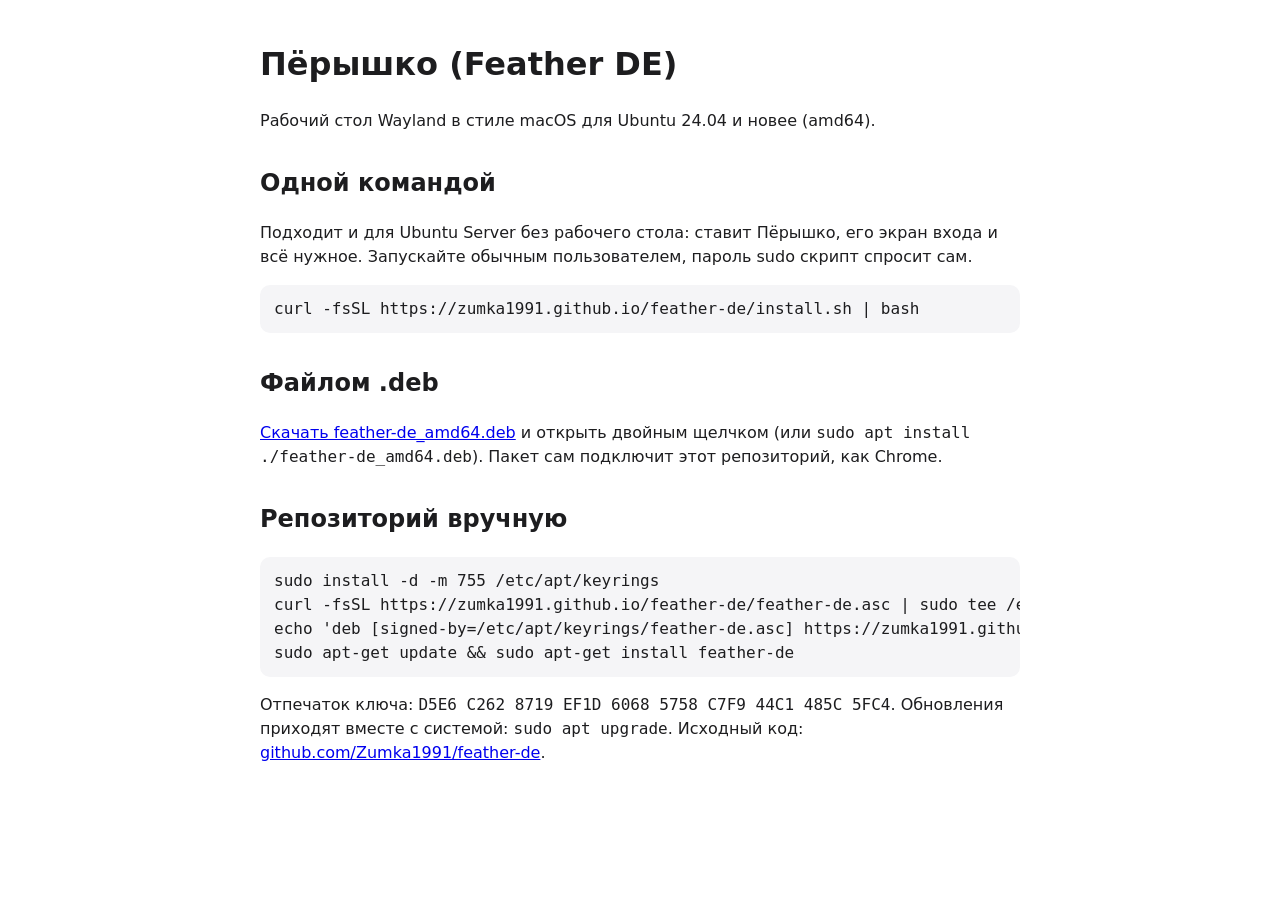
==== index.html @ 8f78af39 "APT: v0.8.1" ====
<!doctype html>
<html lang="ru"><head><meta charset="utf-8"><meta name="viewport" content="width=device-width, initial-scale=1">
<title>Пёрышко — установка</title>
<style>body{font:16px/1.5 system-ui,sans-serif;max-width:760px;margin:40px auto;padding:0 16px;color:#1d1d1f}
pre{background:#f5f5f7;padding:12px 14px;border-radius:10px;overflow-x:auto}h2{margin-top:32px}</style></head>
<body><h1>Пёрышко (Feather DE)</h1>
<p>Рабочий стол Wayland в стиле macOS для Ubuntu 24.04 и новее (amd64).</p>
<h2>Одной командой</h2>
<p>Подходит и для Ubuntu Server без рабочего стола: ставит Пёрышко, его экран входа и всё нужное.
Запускайте обычным пользователем, пароль sudo скрипт спросит сам.</p>
<pre>curl -fsSL https://zumka1991.github.io/feather-de/install.sh | bash</pre>
<h2>Файлом .deb</h2>
<p><a href="https://github.com/Zumka1991/feather-de/releases/latest/download/feather-de_amd64.deb">Скачать feather-de_amd64.deb</a>
и открыть двойным щелчком (или <code>sudo apt install ./feather-de_amd64.deb</code>).
Пакет сам подключит этот репозиторий, как Chrome.</p>
<h2>Репозиторий вручную</h2>
<pre>sudo install -d -m 755 /etc/apt/keyrings
curl -fsSL https://zumka1991.github.io/feather-de/feather-de.asc | sudo tee /etc/apt/keyrings/feather-de.asc &gt;/dev/null
echo 'deb [signed-by=/etc/apt/keyrings/feather-de.asc] https://zumka1991.github.io/feather-de stable main' | sudo tee /etc/apt/sources.list.d/feather-de.list
sudo apt-get update &amp;&amp; sudo apt-get install feather-de</pre>
<p>Отпечаток ключа: <code>D5E6 C262 8719 EF1D 6068 5758 C7F9 44C1 485C 5FC4</code>.
Обновления приходят вместе с системой: <code>sudo apt upgrade</code>.
Исходный код: <a href="https://github.com/Zumka1991/feather-de">github.com/Zumka1991/feather-de</a>.</p>
</body></html>
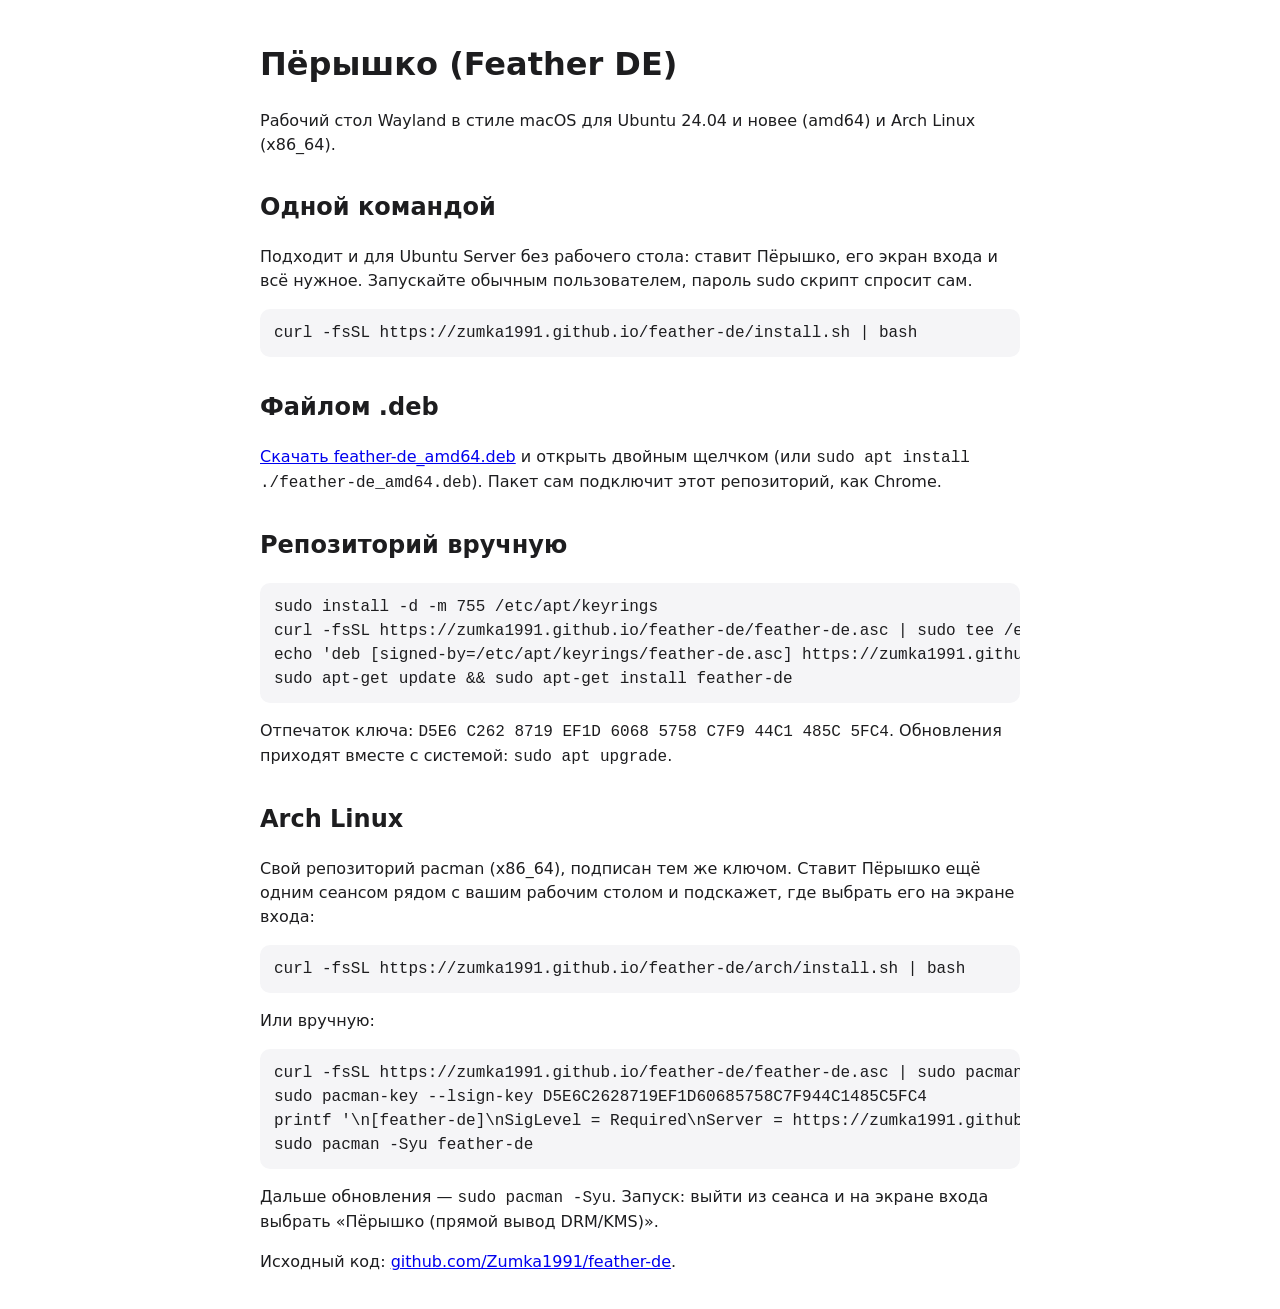
==== commit 9708797c: "APT: v0.22.0" ====
--- a/index.html
+++ b/index.html
@@ -4,7 +4,7 @@
 <style>body{font:16px/1.5 system-ui,sans-serif;max-width:760px;margin:40px auto;padding:0 16px;color:#1d1d1f}
 pre{background:#f5f5f7;padding:12px 14px;border-radius:10px;overflow-x:auto}h2{margin-top:32px}</style></head>
 <body><h1>Пёрышко (Feather DE)</h1>
-<p>Рабочий стол Wayland в стиле macOS для Ubuntu 24.04 и новее (amd64).</p>
+<p>Рабочий стол Wayland в стиле macOS для Ubuntu 24.04 и новее (amd64) и Arch Linux (x86_64).</p>
 <h2>Одной командой</h2>
 <p>Подходит и для Ubuntu Server без рабочего стола: ставит Пёрышко, его экран входа и всё нужное.
 Запускайте обычным пользователем, пароль sudo скрипт спросит сам.</p>
@@ -19,6 +19,17 @@
 echo 'deb [signed-by=/etc/apt/keyrings/feather-de.asc] https://zumka1991.github.io/feather-de stable main' | sudo tee /etc/apt/sources.list.d/feather-de.list
 sudo apt-get update &amp;&amp; sudo apt-get install feather-de</pre>
 <p>Отпечаток ключа: <code>D5E6 C262 8719 EF1D 6068 5758 C7F9 44C1 485C 5FC4</code>.
-Обновления приходят вместе с системой: <code>sudo apt upgrade</code>.
-Исходный код: <a href="https://github.com/Zumka1991/feather-de">github.com/Zumka1991/feather-de</a>.</p>
+Обновления приходят вместе с системой: <code>sudo apt upgrade</code>.</p>
+<h2>Arch Linux</h2>
+<p>Свой репозиторий pacman (x86_64), подписан тем же ключом. Ставит Пёрышко ещё одним сеансом
+рядом с вашим рабочим столом и подскажет, где выбрать его на экране входа:</p>
+<pre>curl -fsSL https://zumka1991.github.io/feather-de/arch/install.sh | bash</pre>
+<p>Или вручную:</p>
+<pre>curl -fsSL https://zumka1991.github.io/feather-de/feather-de.asc | sudo pacman-key --add -
+sudo pacman-key --lsign-key D5E6C2628719EF1D60685758C7F944C1485C5FC4
+printf '\n[feather-de]\nSigLevel = Required\nServer = https://zumka1991.github.io/feather-de/arch/$arch\n' | sudo tee -a /etc/pacman.conf
+sudo pacman -Syu feather-de</pre>
+<p>Дальше обновления — <code>sudo pacman -Syu</code>. Запуск: выйти из сеанса и на экране входа
+выбрать «Пёрышко (прямой вывод DRM/KMS)».</p>
+<p>Исходный код: <a href="https://github.com/Zumka1991/feather-de">github.com/Zumka1991/feather-de</a>.</p>
 </body></html>
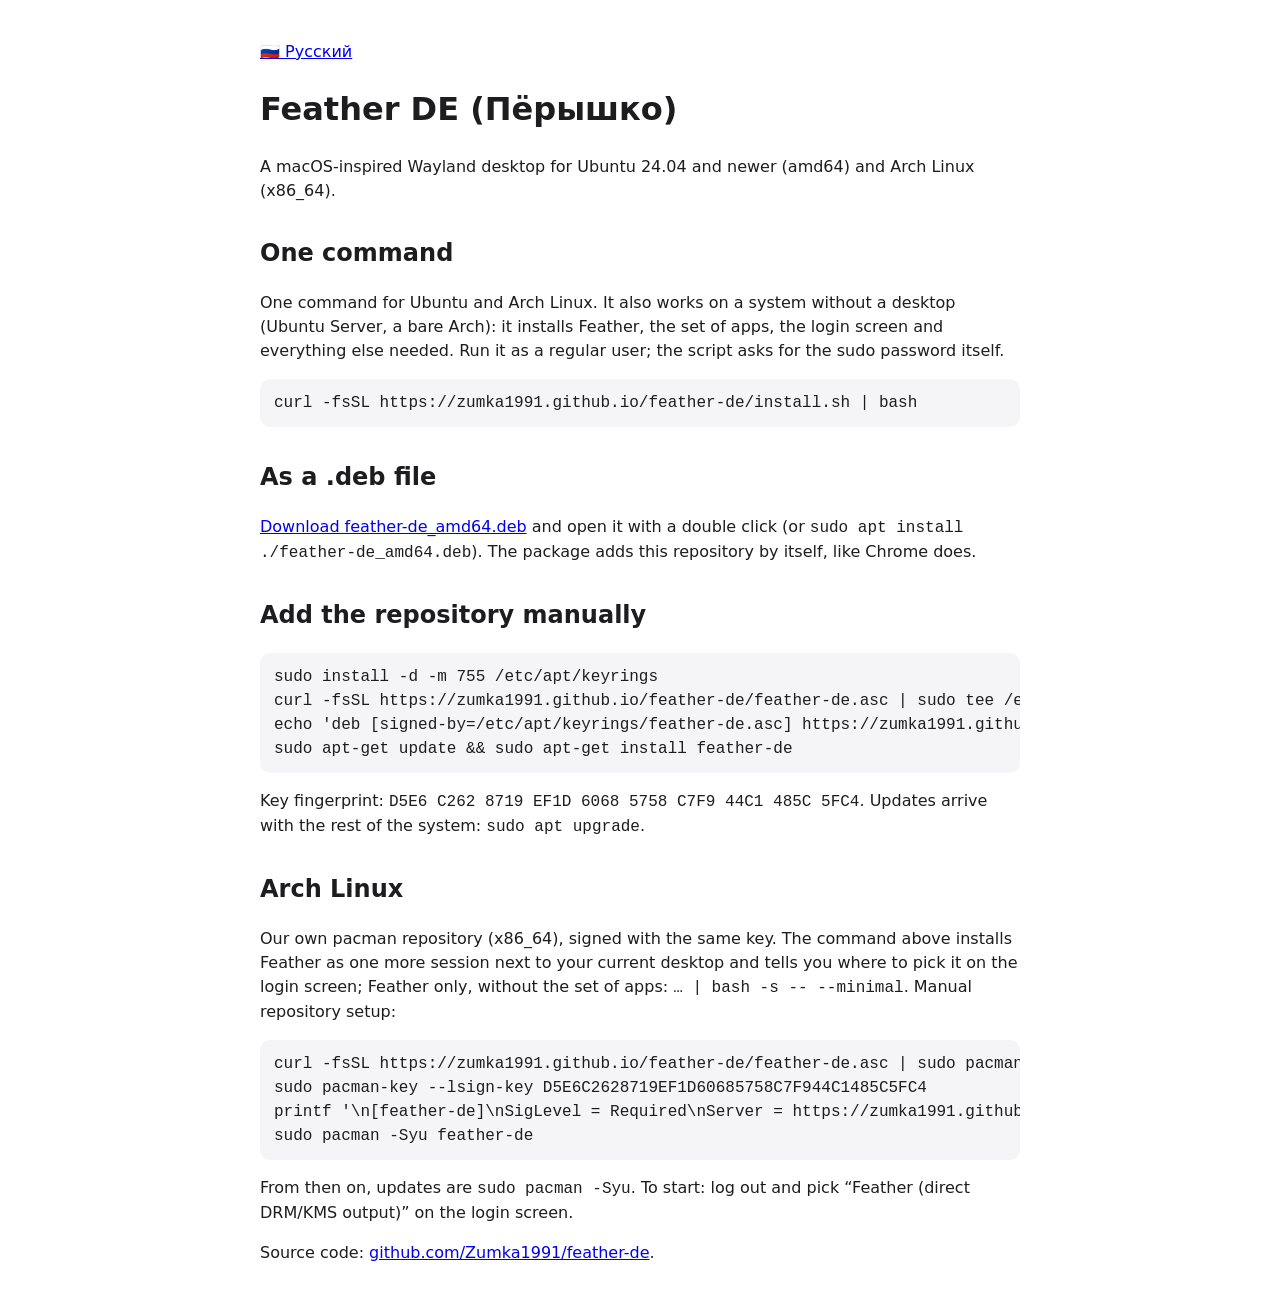
==== commit 72b05a2b: "APT: v0.26.2" ====
--- a/index.html
+++ b/index.html
@@ -1,35 +1,35 @@
 <!doctype html>
-<html lang="ru"><head><meta charset="utf-8"><meta name="viewport" content="width=device-width, initial-scale=1">
-<title>Пёрышко — установка</title>
+<html lang="en"><head><meta charset="utf-8"><meta name="viewport" content="width=device-width, initial-scale=1">
+<title>Feather DE — install</title>
 <style>body{font:16px/1.5 system-ui,sans-serif;max-width:760px;margin:40px auto;padding:0 16px;color:#1d1d1f}
 pre{background:#f5f5f7;padding:12px 14px;border-radius:10px;overflow-x:auto}h2{margin-top:32px}</style></head>
-<body><h1>Пёрышко (Feather DE)</h1>
-<p>Рабочий стол Wayland в стиле macOS для Ubuntu 24.04 и новее (amd64) и Arch Linux (x86_64).</p>
-<h2>Одной командой</h2>
-<p>Подходит и для Ubuntu Server без рабочего стола: ставит Пёрышко, его экран входа и всё нужное.
-Запускайте обычным пользователем, пароль sudo скрипт спросит сам.</p>
+<body><p><a href="ru.html">🇷🇺 Русский</a></p><h1>Feather DE (Пёрышко)</h1>
+<p>A macOS-inspired Wayland desktop for Ubuntu 24.04 and newer (amd64) and Arch Linux (x86_64).</p>
+<h2>One command</h2>
+<p>One command for Ubuntu and Arch Linux. It also works on a system without a desktop
+(Ubuntu Server, a bare Arch): it installs Feather, the set of apps, the login screen and everything else needed.
+Run it as a regular user; the script asks for the sudo password itself.</p>
 <pre>curl -fsSL https://zumka1991.github.io/feather-de/install.sh | bash</pre>
-<h2>Файлом .deb</h2>
-<p><a href="https://github.com/Zumka1991/feather-de/releases/latest/download/feather-de_amd64.deb">Скачать feather-de_amd64.deb</a>
-и открыть двойным щелчком (или <code>sudo apt install ./feather-de_amd64.deb</code>).
-Пакет сам подключит этот репозиторий, как Chrome.</p>
-<h2>Репозиторий вручную</h2>
+<h2>As a .deb file</h2>
+<p><a href="https://github.com/Zumka1991/feather-de/releases/latest/download/feather-de_amd64.deb">Download feather-de_amd64.deb</a>
+and open it with a double click (or <code>sudo apt install ./feather-de_amd64.deb</code>).
+The package adds this repository by itself, like Chrome does.</p>
+<h2>Add the repository manually</h2>
 <pre>sudo install -d -m 755 /etc/apt/keyrings
 curl -fsSL https://zumka1991.github.io/feather-de/feather-de.asc | sudo tee /etc/apt/keyrings/feather-de.asc &gt;/dev/null
 echo 'deb [signed-by=/etc/apt/keyrings/feather-de.asc] https://zumka1991.github.io/feather-de stable main' | sudo tee /etc/apt/sources.list.d/feather-de.list
 sudo apt-get update &amp;&amp; sudo apt-get install feather-de</pre>
-<p>Отпечаток ключа: <code>D5E6 C262 8719 EF1D 6068 5758 C7F9 44C1 485C 5FC4</code>.
-Обновления приходят вместе с системой: <code>sudo apt upgrade</code>.</p>
+<p>Key fingerprint: <code>D5E6 C262 8719 EF1D 6068 5758 C7F9 44C1 485C 5FC4</code>.
+Updates arrive with the rest of the system: <code>sudo apt upgrade</code>.</p>
 <h2>Arch Linux</h2>
-<p>Свой репозиторий pacman (x86_64), подписан тем же ключом. Ставит Пёрышко ещё одним сеансом
-рядом с вашим рабочим столом и подскажет, где выбрать его на экране входа:</p>
-<pre>curl -fsSL https://zumka1991.github.io/feather-de/arch/install.sh | bash</pre>
-<p>Или вручную:</p>
+<p>Our own pacman repository (x86_64), signed with the same key. The command above installs Feather
+as one more session next to your current desktop and tells you where to pick it on the login screen;
+Feather only, without the set of apps: <code>… | bash -s -- --minimal</code>. Manual repository setup:</p>
 <pre>curl -fsSL https://zumka1991.github.io/feather-de/feather-de.asc | sudo pacman-key --add -
 sudo pacman-key --lsign-key D5E6C2628719EF1D60685758C7F944C1485C5FC4
 printf '\n[feather-de]\nSigLevel = Required\nServer = https://zumka1991.github.io/feather-de/arch/$arch\n' | sudo tee -a /etc/pacman.conf
 sudo pacman -Syu feather-de</pre>
-<p>Дальше обновления — <code>sudo pacman -Syu</code>. Запуск: выйти из сеанса и на экране входа
-выбрать «Пёрышко (прямой вывод DRM/KMS)».</p>
-<p>Исходный код: <a href="https://github.com/Zumka1991/feather-de">github.com/Zumka1991/feather-de</a>.</p>
+<p>From then on, updates are <code>sudo pacman -Syu</code>. To start: log out and pick
+“Feather (direct DRM/KMS output)” on the login screen.</p>
+<p>Source code: <a href="https://github.com/Zumka1991/feather-de">github.com/Zumka1991/feather-de</a>.</p>
 </body></html>
